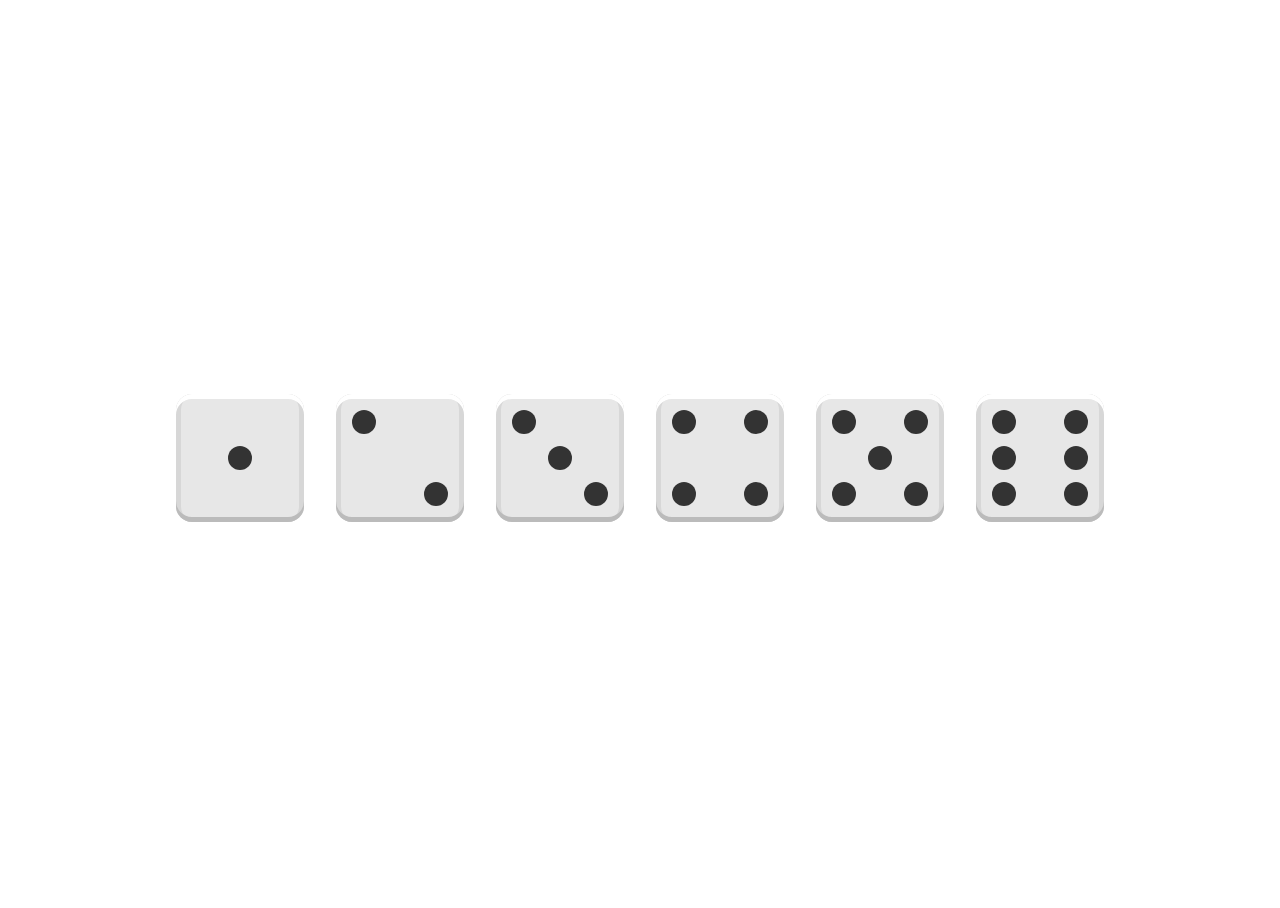
==== dice/index.html @ b4c504ee "Update Dice by Flexbox" ====
<html>
  <head>
    <title>Getting Dicey with Flexbox</title>
    <link rel="stylesheet" href="main.css" />
  </head>
  <body>
    <!-- First Face -->
    <div class="face first-face">
      <span class="pip"></span>
    </div>

    <!-- Second Face -->
    <div class="face second-face">
      <span class="pip"></span>
      <div class="second-face-end">
        <span class="pip"></span>
      </div>
    </div>

    <!-- Third Face -->
    <div class="face third-face">
      <div class="third-face-first">
        <span class="pip"></span>
      </div>
      <div class="third-face-center">
        <span class="pip"></span>
      </div>
      <div class="third-face-end">
        <span class="pip"></span>
      </div>
    </div>

    <!-- Fourth Face -->
    <div class="face fourth-face">
      <div class="fourth-face-left">
      <span class="pip"></span>
      <span class="pip"></span>
    </div>
    <div class="fourth-face-right">
      <span class="pip"></span>
      <span class="pip"></span>
    </div>
    </div>

    <!-- Fifth Face -->
    <div class="face fifth-face">
      <div class="fifth-face-left">
        <span class="pip"></span>
        <span class="pip"></span>
      </div>
      <div class="fifth-face-center">
        <span class="pip"></span>
      </div>
      <div class="fifth-face-left">
        <span class="pip"></span>
        <span class="pip"></span>
      </div>
    </div>

    <!-- Sixth Face -->
    <div class="face sixth-face">
      <div class="sixth-face-left">
        <span class="pip"></span>
        <span class="pip"></span>
        <span class="pip"></span>
    </div>
    <div class="sixth-face-right">
      <span class="pip"></span>
      <span class="pip"></span>
      <span class="pip"></span>
  </div>
    </div>
  </body>
</html>
---- dice/main.css ----
/* OTHER STYLES */

html,
body {
  height: 100%;
}

body {
  display: flex;
  align-items: center;
  justify-content: center;
  vertical-align: center;
  flex-wrap: wrap;
}

.face {
  margin: 16px;
  padding: 12px;
  background-color: #e7e7e7;
  width: 104px;
  height: 104px;
  box-shadow: inset 0 5px white, inset 0 -5px #bbb, inset 5px 0 #d7d7d7,
    inset -5px 0 #d7d7d7;
  border-radius: 16px;
}

.pip {
  flex: 0 0 auto;
  display: block;
  width: 24px;
  height: 24px;
  border-radius: 50%;
  margin: 4px;
  background-color: #333;
}

/* ------------------------------------------------------
  # Start writing your code here
------------------------------------------------------ */
/* First */
.first-face {
  display: flex;
  justify-content: center;
  align-items: center;
}

/* Second */
.second-face {
  display: flex;
  justify-content: space-between;
}

.second-face-end {
  display: flex;
  flex-direction: column;
  justify-content: flex-end;
}

/* Third */
.third-face {
  display: flex;
  justify-content: space-between;
}

.third-face-first {
  display: flex;
  flex-direction: column;
  justify-content: flex-start;
}

.third-face-center {
  display: flex;
  flex-direction: column;
  justify-content: center;
}

.third-face-end {
  display: flex;
  flex-direction: column;
  justify-content: flex-end;
}

/* Fourth */
.fourth-face {
  display: flex;
  justify-content: space-between;
}

.fourth-face-left,
.fourth-face-right {
  display: flex;
  flex-direction: column;
  justify-content: space-between;
}

/* Fifth */
.fifth-face {
  display: flex;
  justify-content: space-between;
}

.fifth-face-left,
.fifth-face-right {
  display: flex;
  flex-direction: column;
  justify-content: space-between;
}

.fifth-face-center {
  display: flex;
  flex-direction: column;
  justify-content: center;
}

/* Sixth */
.sixth-face {
  display: flex;
  justify-content: space-between;
}

.sixth-face-left,
.sixth-face-right {
  display: flex;
  flex-direction: column;
  justify-content: space-between;
}
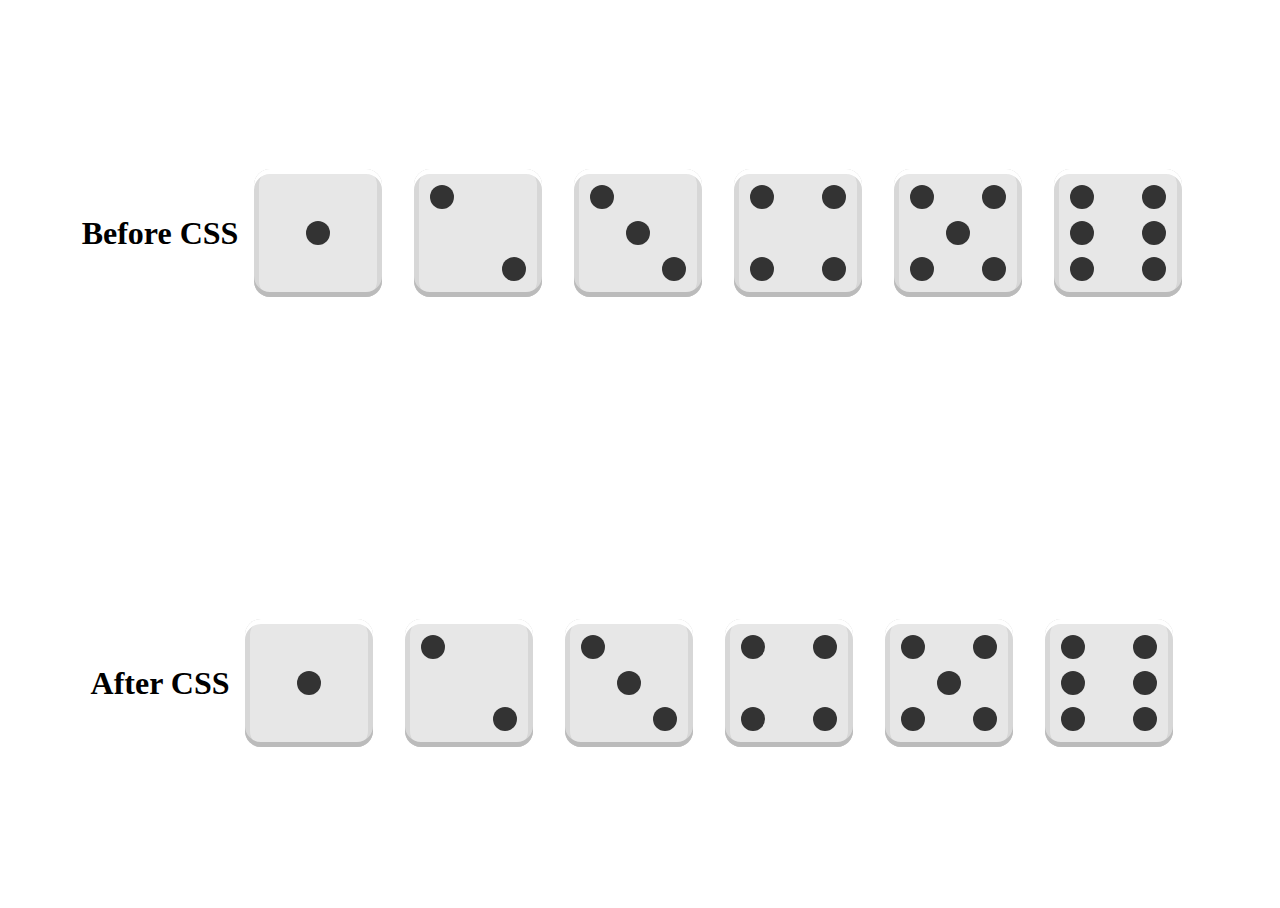
==== commit 8e7c5423: "Add Before & After CSS" ====
--- a/dice/index.html
+++ b/dice/index.html
@@ -4,6 +4,78 @@
     <link rel="stylesheet" href="main.css" />
   </head>
   <body>
+    <div class="before-css">
+      <h1>Before CSS</h1>
+    <!-- Before CSS -->
+    <div class="face first-face">
+      <span class="pip"></span>
+    </div>
+
+    <!-- Second Face -->
+    <div class="face second-face">
+      <span class="pip"></span>
+      <div class="second-face-end">
+        <span class="pip"></span>
+      </div>
+    </div>
+
+    <!-- Third Face -->
+    <div class="face third-face">
+      <div class="third-face-first">
+        <span class="pip"></span>
+      </div>
+      <div class="third-face-center">
+        <span class="pip"></span>
+      </div>
+      <div class="third-face-end">
+        <span class="pip"></span>
+      </div>
+    </div>
+
+    <!-- Fourth Face -->
+    <div class="face fourth-face">
+      <div class="fourth-face-left">
+        <span class="pip"></span>
+        <span class="pip"></span>
+      </div>
+      <div class="fourth-face-right">
+        <span class="pip"></span>
+        <span class="pip"></span>
+      </div>
+    </div>
+
+    <!-- Fifth Face -->
+    <div class="face fifth-face">
+      <div class="fifth-face-left">
+        <span class="pip"></span>
+        <span class="pip"></span>
+      </div>
+      <div class="fifth-face-center">
+        <span class="pip"></span>
+      </div>
+      <div class="fifth-face-left">
+        <span class="pip"></span>
+        <span class="pip"></span>
+      </div>
+    </div>
+
+    <!-- Sixth Face -->
+    <div class="face sixth-face">
+      <div class="sixth-face-left">
+        <span class="pip"></span>
+        <span class="pip"></span>
+        <span class="pip"></span>
+      </div>
+      <div class="sixth-face-right">
+        <span class="pip"></span>
+        <span class="pip"></span>
+        <span class="pip"></span>
+      </div>
+    </div>
+    </div>
+
+    <div class="after-css">
+      <h1>After CSS</h1>
     <!-- First Face -->
     <div class="face first-face">
       <span class="pip"></span>
@@ -70,5 +142,6 @@
       <span class="pip"></span>
   </div>
     </div>
+    </div>
   </body>
 </html>
--- a/dice/main.css
+++ b/dice/main.css
@@ -5,7 +5,7 @@
   height: 100%;
 }
 
-body {
+body, .before-css, .after-css {
   display: flex;
   align-items: center;
   justify-content: center;
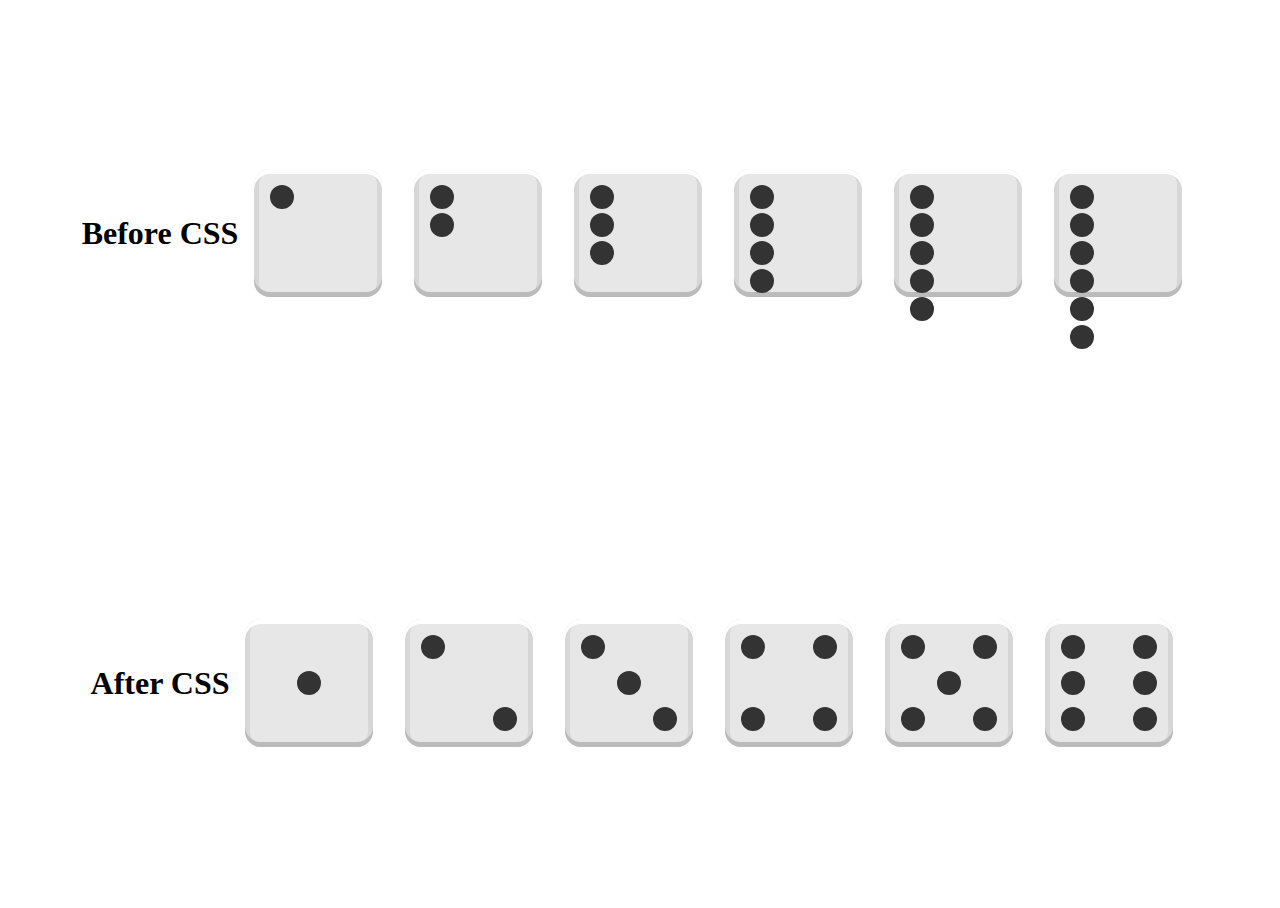
==== commit 1d73511d: "Update index.html" ====
--- a/dice/index.html
+++ b/dice/index.html
@@ -7,70 +7,49 @@
     <div class="before-css">
       <h1>Before CSS</h1>
     <!-- Before CSS -->
-    <div class="face first-face">
+    <div class="face">
       <span class="pip"></span>
     </div>
 
     <!-- Second Face -->
-    <div class="face second-face">
+    <div class="face">
       <span class="pip"></span>
-      <div class="second-face-end">
-        <span class="pip"></span>
-      </div>
+      <span class="pip"></span>
     </div>
 
     <!-- Third Face -->
-    <div class="face third-face">
-      <div class="third-face-first">
-        <span class="pip"></span>
-      </div>
-      <div class="third-face-center">
-        <span class="pip"></span>
-      </div>
-      <div class="third-face-end">
-        <span class="pip"></span>
+    <div class="face">
+      <span class="pip"></span>
+      <span class="pip"></span>
+      <span class="pip"></span>
       </div>
     </div>
 
     <!-- Fourth Face -->
-    <div class="face fourth-face">
-      <div class="fourth-face-left">
-        <span class="pip"></span>
-        <span class="pip"></span>
-      </div>
-      <div class="fourth-face-right">
-        <span class="pip"></span>
-        <span class="pip"></span>
-      </div>
+    <div class="face">
+      <span class="pip"></span>
+      <span class="pip"></span>
+      <span class="pip"></span>
+      <span class="pip"></span>
     </div>
 
     <!-- Fifth Face -->
-    <div class="face fifth-face">
-      <div class="fifth-face-left">
-        <span class="pip"></span>
-        <span class="pip"></span>
-      </div>
-      <div class="fifth-face-center">
-        <span class="pip"></span>
-      </div>
-      <div class="fifth-face-left">
-        <span class="pip"></span>
-        <span class="pip"></span>
-      </div>
+    <div class="face">
+      <span class="pip"></span>
+      <span class="pip"></span>
+      <span class="pip"></span>
+      <span class="pip"></span>
+      <span class="pip"></span>
     </div>
 
     <!-- Sixth Face -->
-    <div class="face sixth-face">
-      <div class="sixth-face-left">
-        <span class="pip"></span>
-        <span class="pip"></span>
-        <span class="pip"></span>
-      </div>
-      <div class="sixth-face-right">
-        <span class="pip"></span>
-        <span class="pip"></span>
-        <span class="pip"></span>
-      </div>
+    <div class="face">
+      <span class="pip"></span>
+      <span class="pip"></span>
+      <span class="pip"></span>
+      <span class="pip"></span>
+      <span class="pip"></span>
+      <span class="pip"></span>
     </div>
     </div>
 
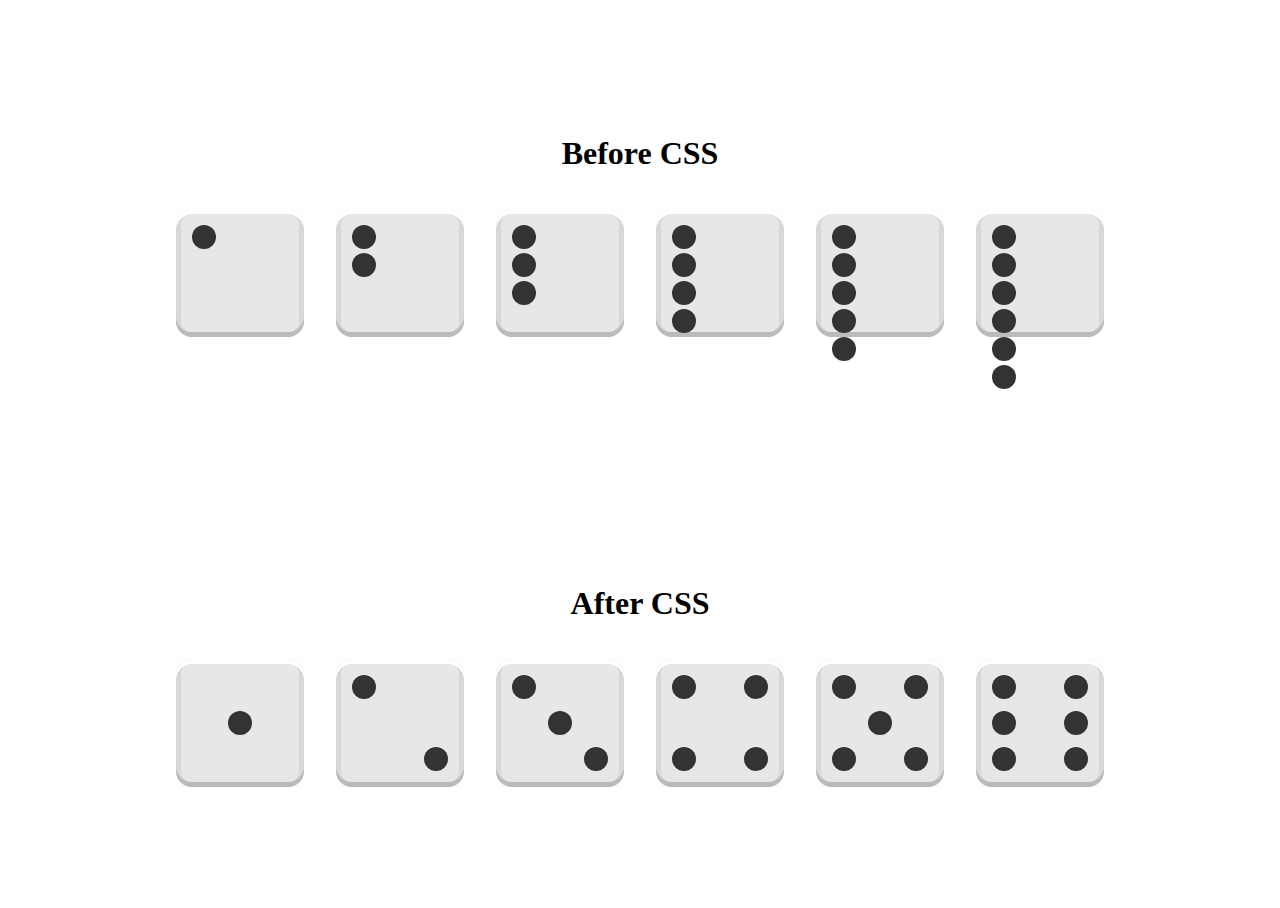
==== commit 33ff48ab: "Fix CSS Display" ====
--- a/dice/index.html
+++ b/dice/index.html
@@ -5,7 +5,7 @@
   </head>
   <body>
     <div class="before-css">
-      <h1>Before CSS</h1>
+      <h1 class="full-width">Before CSS</h1>
     <!-- Before CSS -->
     <div class="face">
       <span class="pip"></span>
@@ -22,7 +22,6 @@
       <span class="pip"></span>
       <span class="pip"></span>
       <span class="pip"></span>
-      </div>
     </div>
 
     <!-- Fourth Face -->
@@ -54,7 +53,7 @@
     </div>
 
     <div class="after-css">
-      <h1>After CSS</h1>
+      <h1 class="full-width">After CSS</h1>
     <!-- First Face -->
     <div class="face first-face">
       <span class="pip"></span>
--- a/dice/main.css
+++ b/dice/main.css
@@ -32,6 +32,11 @@
   border-radius: 50%;
   margin: 4px;
   background-color: #333;
+}
+
+.full-width {
+  width: 100%;
+  text-align: center;
 }
 
 /* ------------------------------------------------------
